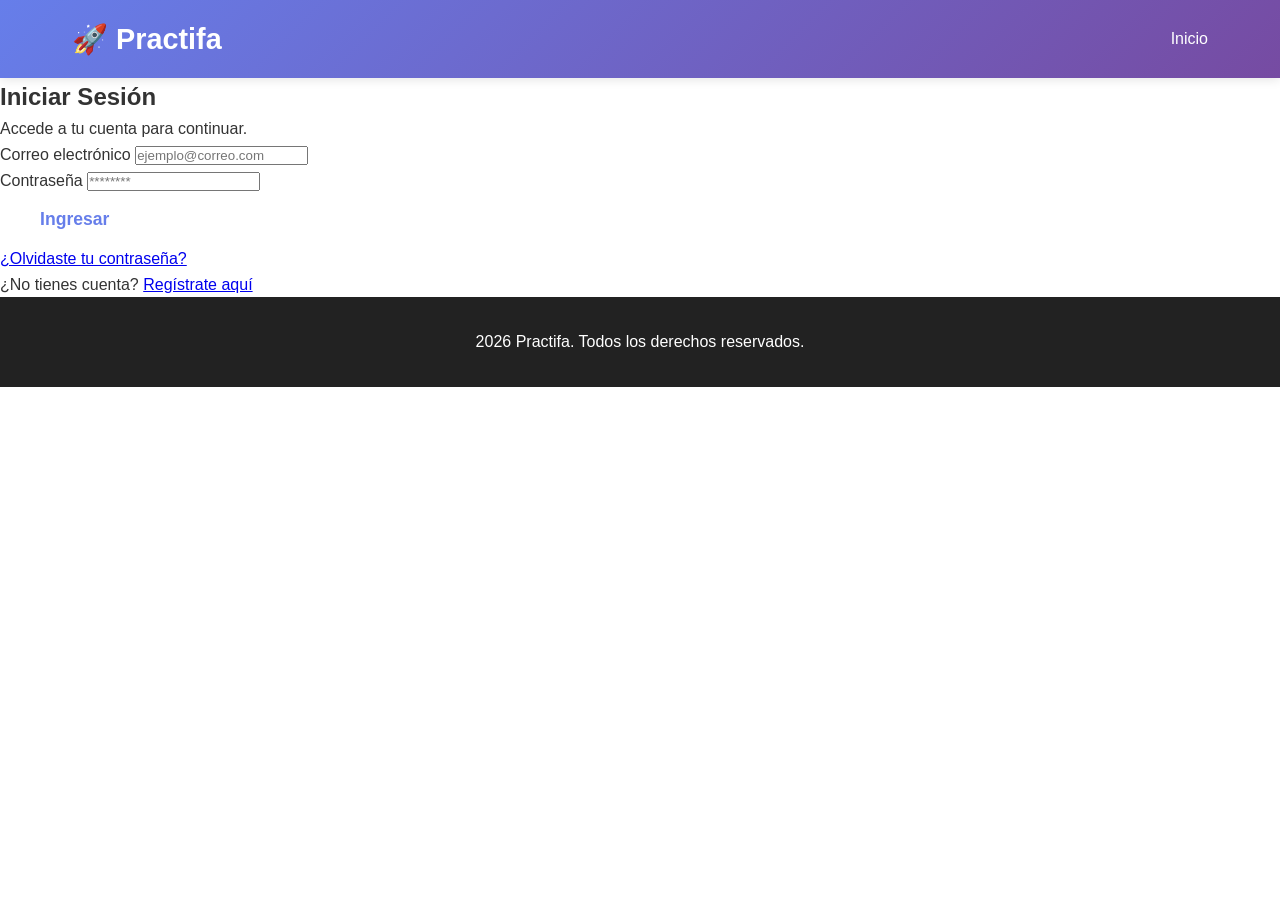
==== login.html @ 3c83610b "Add files via upload" ====
<!DOCTYPE html>
<html lang="es">
<head>
    <meta charset="UTF-8">
    <meta name="viewport" content="width=device-width, initial-scale=1.0">
    <title>Login - Practifa</title>
    <link rel="stylesheet" href="styles.css">
</head>
<body>

    <!-- Header -->
    <header>
        <nav>
            <a href="index.html" class="logo">🚀 Practifa</a>
            <ul class="nav-links">
                <li><a href="index.html">Inicio</a></li>
            </ul>
        </nav>
    </header>

    <!-- Login -->
    <section class="login-section">
        <div class="login-container">
            <h2>Iniciar Sesión</h2>
            <p>Accede a tu cuenta para continuar.</p>

            <form>
                <div class="form-group">
                    <label>Correo electrónico</label>
                    <input type="email" placeholder="ejemplo@correo.com" required>
                </div>

                <div class="form-group">
                    <label>Contraseña</label>
                    <input type="password" placeholder="********" required>
                </div>

                <button type="submit" class="cta-button">Ingresar</button>
            </form>

            <div class="login-links">
                <a href="#">¿Olvidaste tu contraseña?</a>
                <p>¿No tienes cuenta? <a href="#">Regístrate aquí</a></p>
            </div>
        </div>
    </section>

    <!-- Footer -->
    <footer>
        <div class="footer-content">
            <p> 2026 Practifa. Todos los derechos reservados.</p>
        </div>
    </footer>

</body>
</html>
---- styles.css ----
* {
            margin: 0;
            padding: 0;
            box-sizing: border-box;
        }

        body {
            font-family: 'Segoe UI', Tahoma, Geneva, Verdana, sans-serif;
            line-height: 1.6;
            color: #333;
        }

        /* Header y Navegación */
        header {
            background: linear-gradient(135deg, #667eea 0%, #764ba2 100%);
            color: white;
            padding: 1rem 0;
            position: sticky;
            top: 0;
            z-index: 1000;
            box-shadow: 0 2px 10px rgba(0, 0, 0, 0.1);
        }

        nav {
            display: flex;
            justify-content: space-between;
            align-items: center;
            max-width: 1200px;
            margin: 0 auto;
            padding: 0 2rem;
        }

        .logo {
            font-size: 1.8rem;
            font-weight: bold;
            text-decoration: none;
            color: white;
        }

        .nav-links {
            display: flex;
            list-style: none;
            gap: 2rem;
        }

        .nav-links a {
            color: white;
            text-decoration: none;
            transition: opacity 0.3s;
        }

        .nav-links a:hover {
            opacity: 0.8;
        }

        /* Hero Section */
        .hero {
            background: linear-gradient(135deg, #667eea 0%, #764ba2 100%);
            color: white;
            padding: 8rem 2rem;
            text-align: center;
            min-height: 600px;
            display: flex;
            align-items: center;
            justify-content: center;
        }

        .hero-content {
            max-width: 800px;
        }

        .hero h1 {
            font-size: 3.5rem;
            margin-bottom: 1rem;
            animation: fadeInDown 0.8s ease-out;
        }

        .hero p {
            font-size: 1.3rem;
            margin-bottom: 2rem;
            opacity: 0.95;
            animation: fadeInUp 0.8s ease-out 0.2s backwards;
        }

        .cta-button {
            display: inline-block;
            background: white;
            color: #667eea;
            padding: 1rem 2.5rem;
            border-radius: 50px;
            text-decoration: none;
            font-weight: bold;
            font-size: 1.1rem;
            transition: transform 0.3s, box-shadow 0.3s;
            border: none;
            cursor: pointer;
            animation: fadeInUp 0.8s ease-out 0.4s backwards;
        }

        .cta-button:hover {
            transform: translateY(-3px);
            box-shadow: 0 10px 25px rgba(0, 0, 0, 0.2);
        }

        /* Sección de Características */
        .features {
            padding: 5rem 2rem;
            background: #f8f9fa;
        }

        .features-container {
            max-width: 1200px;
            margin: 0 auto;
        }

        .section-title {
            text-align: center;
            font-size: 2.5rem;
            margin-bottom: 3rem;
            color: #333;
        }

        .features-grid {
            display: grid;
            grid-template-columns: repeat(auto-fit, minmax(280px, 1fr));
            gap: 2rem;
        }

        .feature-card {
            background: white;
            padding: 2rem;
            border-radius: 10px;
            text-align: center;
            box-shadow: 0 5px 15px rgba(0, 0, 0, 0.08);
            transition: transform 0.3s, box-shadow 0.3s;
        }

        .feature-card:hover {
            transform: translateY(-5px);
            box-shadow: 0 15px 30px rgba(0, 0, 0, 0.15);
        }

        .feature-icon {
            font-size: 3rem;
            margin-bottom: 1rem;
        }

        .feature-card h3 {
            font-size: 1.5rem;
            margin-bottom: 1rem;
            color: #667eea;
        }

        .feature-card p {
            color: #666;
            line-height: 1.8;
        }

        /* Sección de Beneficios */
        .benefits {
            padding: 5rem 2rem;
            background: white;
        }

        .benefits-container {
            max-width: 1200px;
            margin: 0 auto;
        }

        .benefits-grid {
            display: grid;
            grid-template-columns: repeat(auto-fit, minmax(250px, 1fr));
            gap: 2rem;
            margin-top: 2rem;
        }

        .benefit-item {
            padding: 1.5rem;
            border-left: 4px solid #667eea;
            background: #f8f9fa;
            border-radius: 5px;
        }

        .benefit-item h4 {
            color: #667eea;
            margin-bottom: 0.5rem;
        }

        /* CTA Section */
        .cta-section {
            background: linear-gradient(135deg, #667eea 0%, #764ba2 100%);
            color: white;
            padding: 4rem 2rem;
            text-align: center;
        }

        .cta-section h2 {
            font-size: 2.5rem;
            margin-bottom: 1rem;
        }

        .cta-section p {
            font-size: 1.2rem;
            margin-bottom: 2rem;
        }

        /* Footer */
        footer {
            background: #222;
            color: white;
            text-align: center;
            padding: 2rem;
        }

        .footer-content {
            max-width: 1200px;
            margin: 0 auto;
        }

        .footer-links {
            display: flex;
            justify-content: center;
            gap: 2rem;
            margin-bottom: 1rem;
            flex-wrap: wrap;
        }

        .footer-links a {
            color: #aaa;
            text-decoration: none;
            transition: color 0.3s;
        }

        .footer-links a:hover {
            color: white;
        }

        /* Animaciones */
        @keyframes fadeInDown {
            from {
                opacity: 0;
                transform: translateY(-30px);
            }
            to {
                opacity: 1;
                transform: translateY(0);
            }
        }

        @keyframes fadeInUp {
            from {
                opacity: 0;
                transform: translateY(30px);
            }
            to {
                opacity: 1;
                transform: translateY(0);
            }
        }

        /* Responsive */
        @media (max-width: 768px) {
            .hero h1 {
                font-size: 2.5rem;
            }

            .hero p {
                font-size: 1.1rem;
            }

            .nav-links {
                gap: 1rem;
                font-size: 0.9rem;
            }

            .section-title {
                font-size: 2rem;
            }

            .cta-section h2 {
                font-size: 1.8rem;
            }
        }
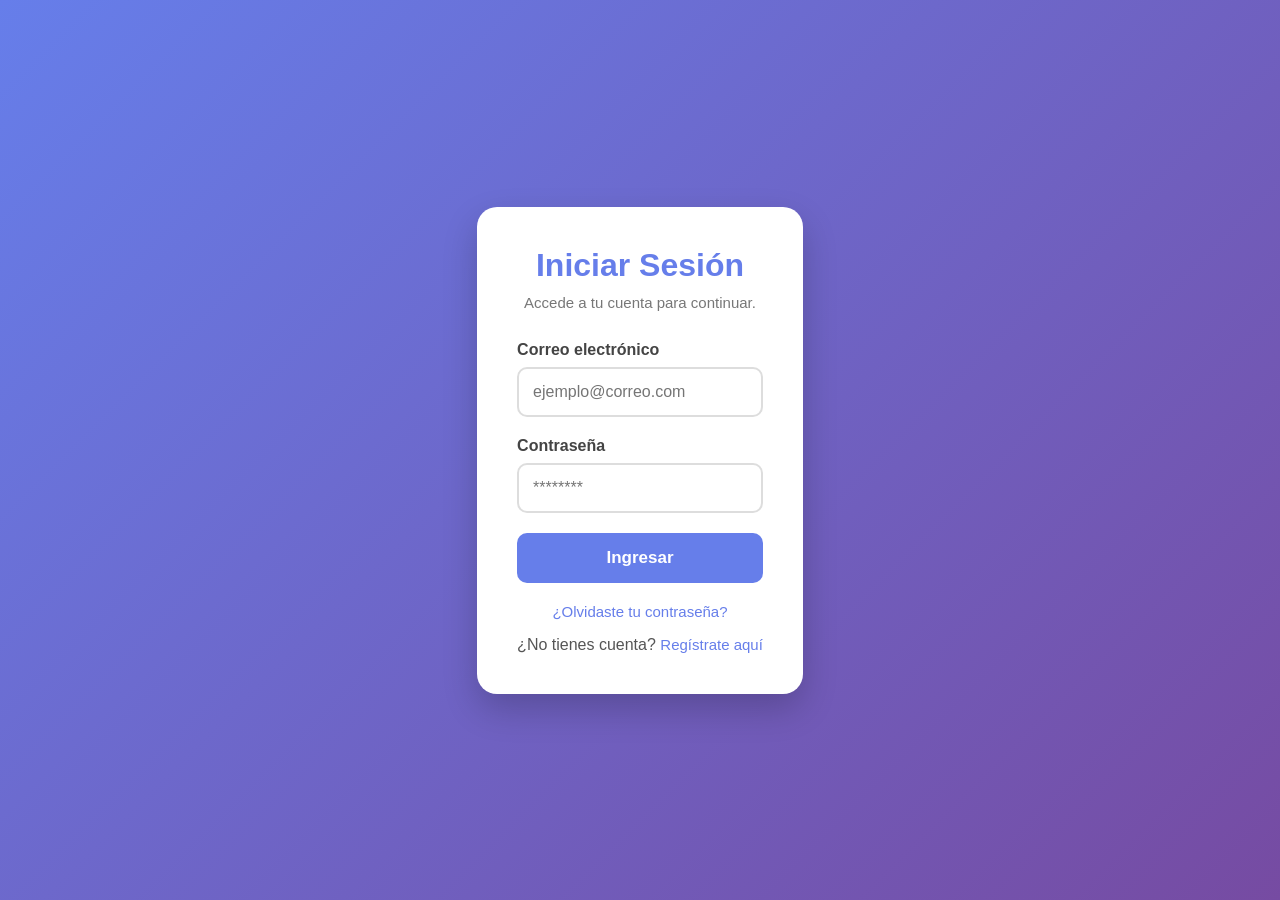
==== commit 2039ddb1: "Add files via upload" ====
--- a/login.html
+++ b/login.html
@@ -4,53 +4,47 @@
     <meta charset="UTF-8">
     <meta name="viewport" content="width=device-width, initial-scale=1.0">
     <title>Login - Practifa</title>
-    <link rel="stylesheet" href="styles.css">
+    <link rel="stylesheet" href="login.css">
 </head>
 <body>
 
-    <!-- Header -->
-    <header>
-        <nav>
-            <a href="index.html" class="logo">🚀 Practifa</a>
-            <ul class="nav-links">
-                <li><a href="index.html">Inicio</a></li>
-            </ul>
-        </nav>
-    </header>
+<section class="login-section">
 
-    <!-- Login -->
-    <section class="login-section">
-        <div class="login-container">
-            <h2>Iniciar Sesión</h2>
+    <div class="login-container">
+
+        <div class="login-header">
+            <h1>Iniciar Sesión</h1>
             <p>Accede a tu cuenta para continuar.</p>
+        </div>
 
-            <form>
-                <div class="form-group">
-                    <label>Correo electrónico</label>
-                    <input type="email" placeholder="ejemplo@correo.com" required>
-                </div>
+ <form action="inicio.html">
 
-                <div class="form-group">
-                    <label>Contraseña</label>
-                    <input type="password" placeholder="********" required>
-                </div>
+    <div class="form-group">
+        <label>Correo electrónico</label>
+        <input type="email" placeholder="ejemplo@correo.com">
+    </div>
 
-                <button type="submit" class="cta-button">Ingresar</button>
-            </form>
+    <div class="form-group">
+        <label>Contraseña</label>
+        <input type="password" placeholder="********">
+    </div>
 
-            <div class="login-links">
-                <a href="#">¿Olvidaste tu contraseña?</a>
-                <p>¿No tienes cuenta? <a href="#">Regístrate aquí</a></p>
-            </div>
+    <button type="submit" class="btn-login">
+        Ingresar
+    </button>
+ </form>
+        <div class="login-links">
+            <a href="#">¿Olvidaste tu contraseña?</a>
+
+            <p>
+                ¿No tienes cuenta?
+                <a href="#">Regístrate aquí</a>
+            </p>
         </div>
-    </section>
 
-    <!-- Footer -->
-    <footer>
-        <div class="footer-content">
-            <p> 2026 Practifa. Todos los derechos reservados.</p>
-        </div>
-    </footer>
+    </div>
+
+</section>
 
 </body>
 </html>
--- a/login.css
+++ b/login.css
@@ -0,0 +1,159 @@
+*{
+    margin:0;
+    padding:0;
+    box-sizing:border-box;
+}
+
+body{
+    font-family:'Segoe UI', Tahoma, Geneva, Verdana, sans-serif;
+    background:linear-gradient(135deg,#667eea 0%,#764ba2 100%);
+    min-height:100vh;
+    display:flex;
+    justify-content:center;
+    align-items:center;
+}
+
+/* ==========================
+   CONTENEDOR LOGIN
+========================== */
+
+.login-container{
+    width:100%;
+    max-width:420px;
+    background:#fff;
+    padding:40px;
+    border-radius:20px;
+    box-shadow:0 15px 35px rgba(0,0,0,.2);
+    animation:fadeIn .7s ease;
+}
+
+/* ==========================
+   TÍTULO
+========================== */
+
+.login-header{
+    text-align:center;
+    margin-bottom:30px;
+}
+
+.login-header h1{
+    color:#667eea;
+    font-size:2rem;
+    margin-bottom:10px;
+}
+
+.login-header p{
+    color:#777;
+    font-size:15px;
+}
+
+/* ==========================
+   FORMULARIO
+========================== */
+
+.form-group{
+    margin-bottom:20px;
+}
+
+.form-group label{
+    display:block;
+    margin-bottom:8px;
+    font-weight:600;
+    color:#444;
+}
+
+.form-group input{
+    width:100%;
+    padding:14px;
+    border:2px solid #ddd;
+    border-radius:10px;
+    font-size:16px;
+    transition:.3s;
+}
+
+.form-group input:focus{
+    outline:none;
+    border-color:#667eea;
+    box-shadow:0 0 10px rgba(102,126,234,.3);
+}
+
+/* ==========================
+   BOTÓN
+========================== */
+
+.btn-login{
+    width:100%;
+    padding:15px;
+    border:none;
+    border-radius:10px;
+    background:#667eea;
+    color:#fff;
+    font-size:17px;
+    font-weight:bold;
+    cursor:pointer;
+    transition:.3s;
+}
+
+.btn-login:hover{
+    background:#5563d6;
+    transform:translateY(-2px);
+}
+
+/* ==========================
+   ENLACES
+========================== */
+
+.login-links{
+    margin-top:20px;
+    text-align:center;
+}
+
+.login-links a{
+    color:#667eea;
+    text-decoration:none;
+    font-size:15px;
+}
+
+.login-links a:hover{
+    text-decoration:underline;
+}
+
+.login-links p{
+    margin-top:15px;
+    color:#555;
+}
+
+/* ==========================
+   ANIMACIÓN
+========================== */
+
+@keyframes fadeIn{
+
+    from{
+        opacity:0;
+        transform:translateY(30px);
+    }
+
+    to{
+        opacity:1;
+        transform:translateY(0);
+    }
+
+}
+
+/* ==========================
+   RESPONSIVE
+========================== */
+
+@media(max-width:768px){
+
+    .login-container{
+        width:90%;
+        padding:30px 25px;
+    }
+
+    .login-header h1{
+        font-size:1.8rem;
+    }
+
+}
